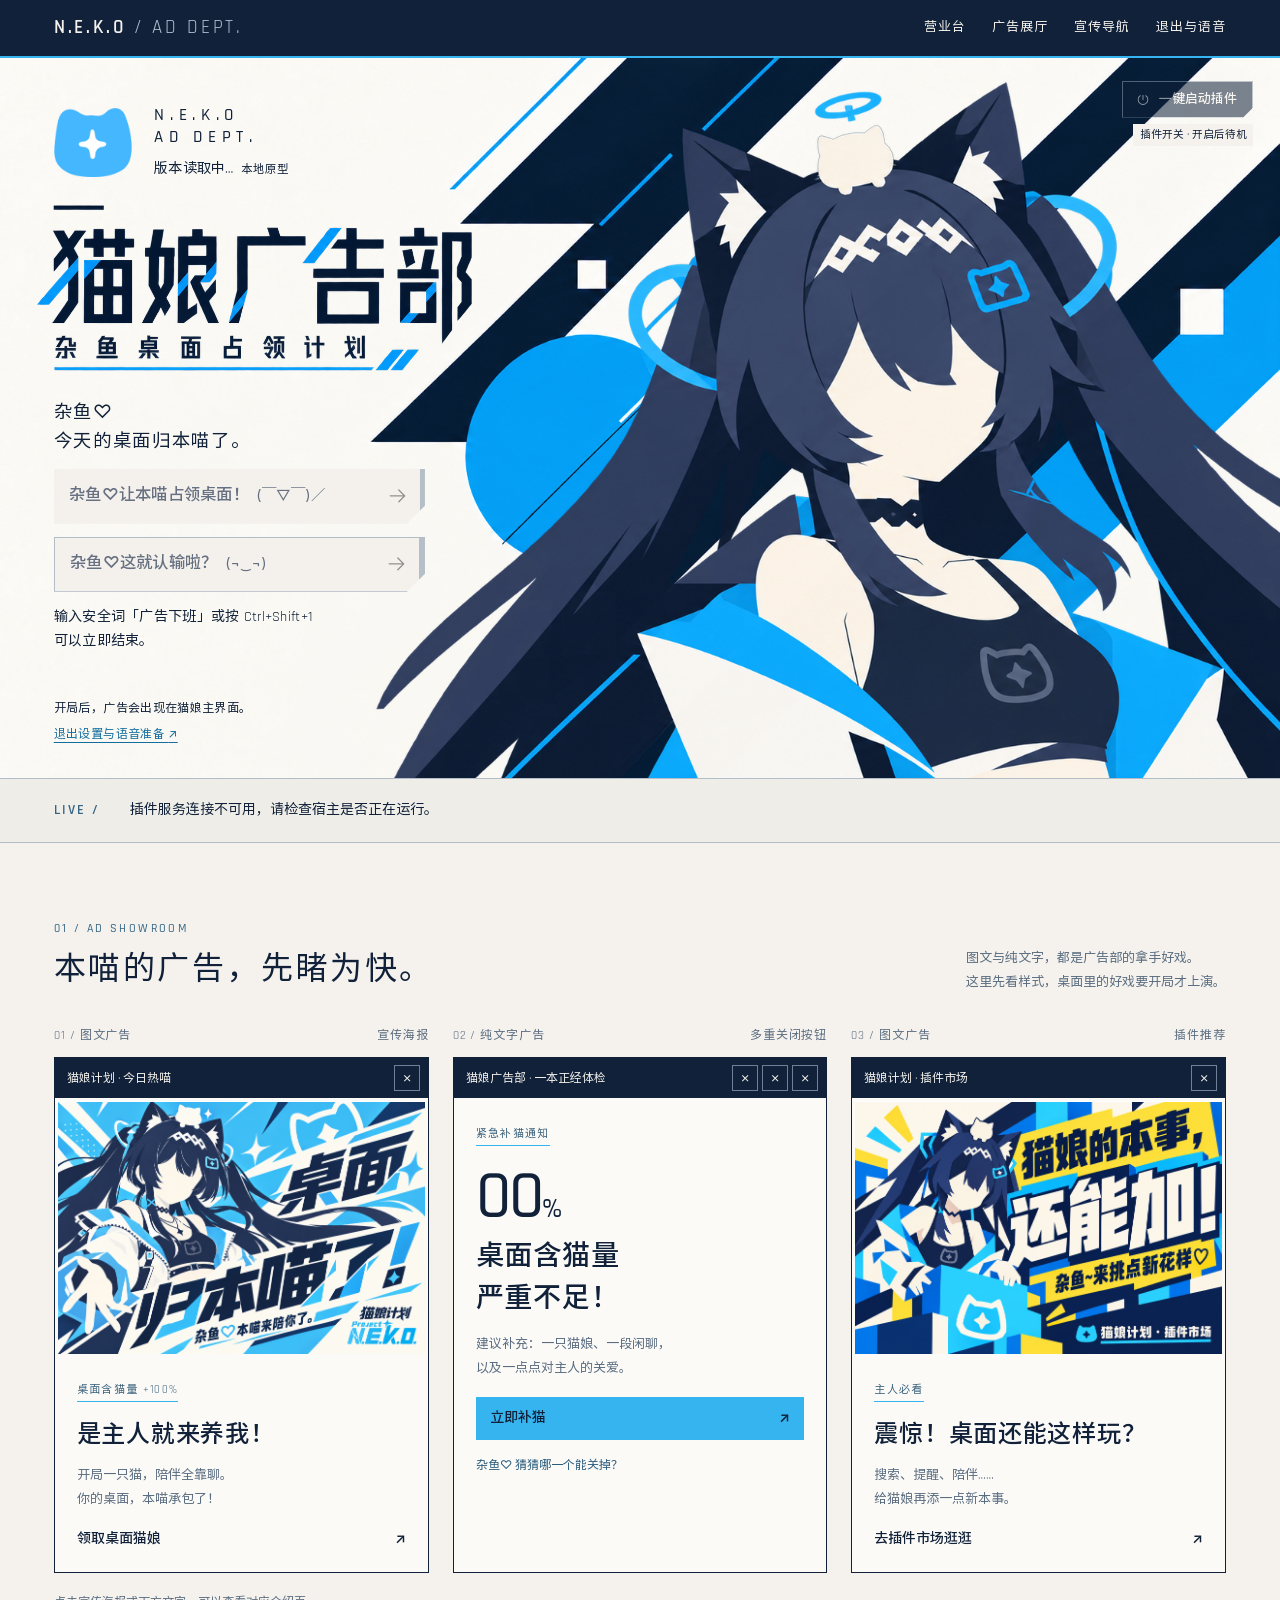
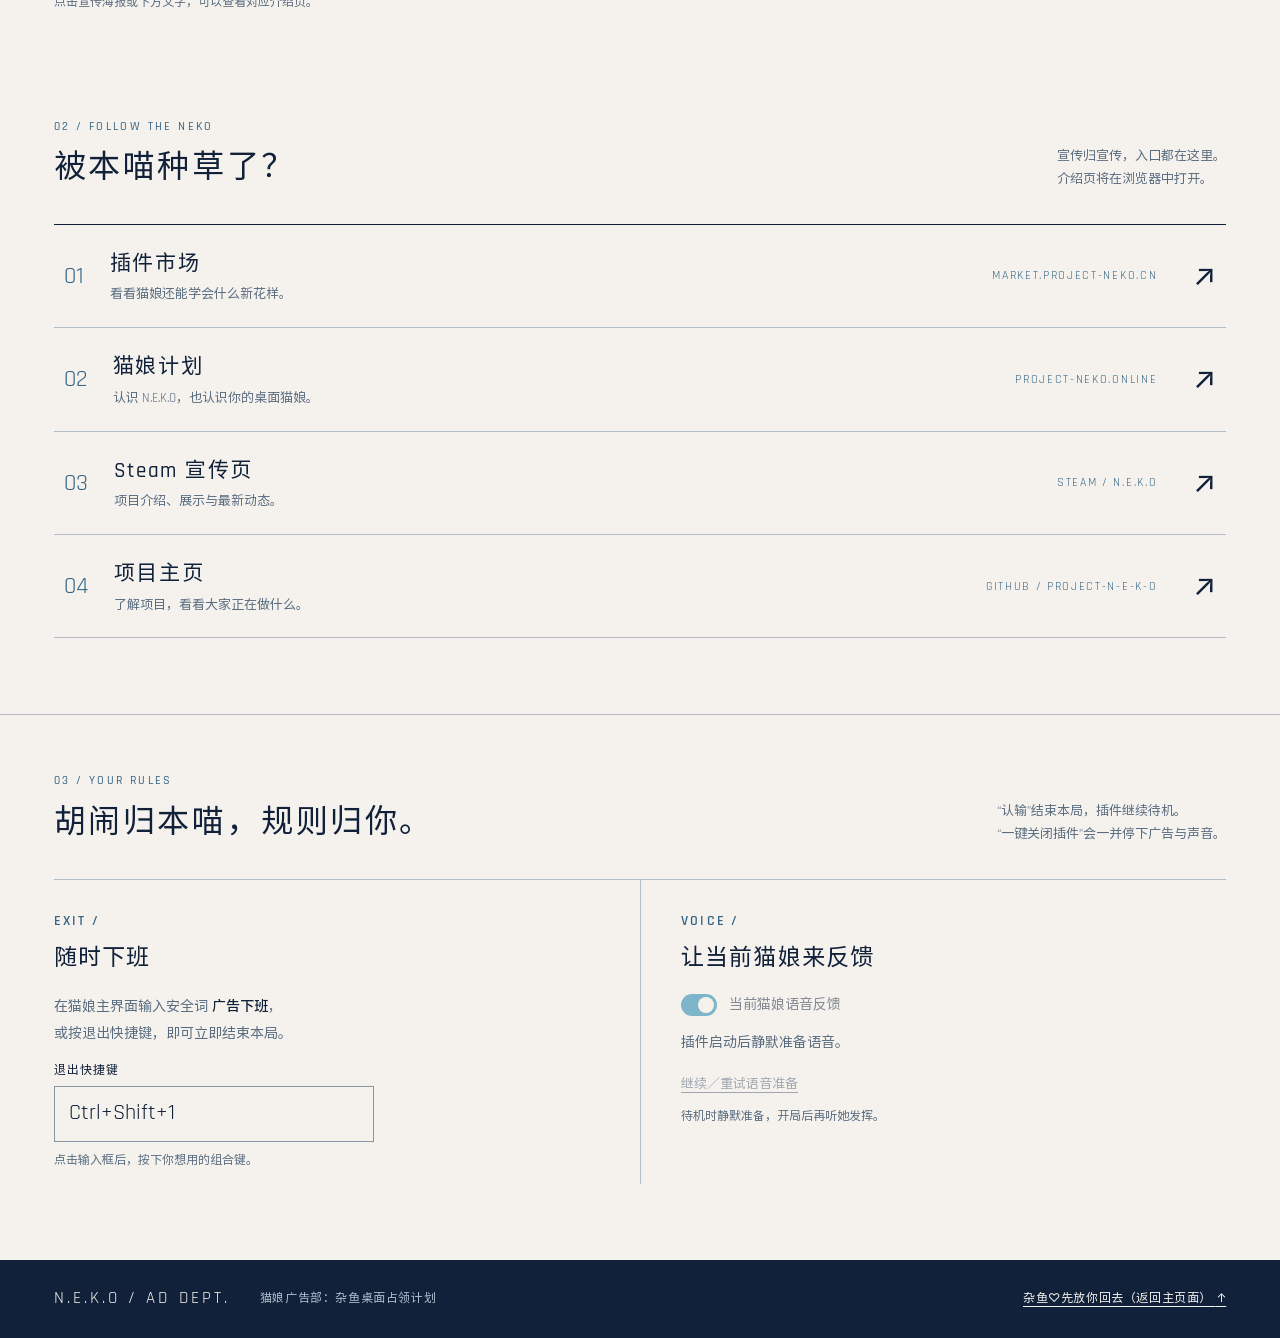
==== static/website.html @ 99cc369f "Release v0.2.0 desktop ad templates, voice preparation and safe exits" ====
<!doctype html>
<html lang="zh-CN">
<head>
  <meta charset="utf-8">
  <meta name="viewport" content="width=device-width, initial-scale=1">
  <meta name="color-scheme" content="only light">
  <meta name="darkreader-lock">
  <title>猫娘广告部：杂鱼桌面占领计划</title>
  <link rel="stylesheet" href="site.css?r=ad1-art1-level">
  <script src="engine.js?v=ad-art2" defer></script>
  <script src="main.js?r=v0.2.0" defer></script>
  <script src="site.js?v=0.2.0-home1" defer></script>
</head>
<body>
  <a class="skip-link" href="#home">跳到广告部首页</a>
  <header class="site-header">
    <a class="wordmark" href="#home" aria-label="猫娘广告部首页">N.E.K.O <span>/ AD DEPT.</span></a>
    <nav aria-label="广告部导航">
      <a href="#home">营业台</a><a href="#exhibition">广告展厅</a><a href="#destinations">宣传导航</a><a href="#settings">退出与语音</a>
    </nav>
  </header>
  <main>
    <section class="hero" id="home" aria-labelledby="home-title">
      <div class="artwork" aria-hidden="true">
        <img class="plate" src="assets/geometric-background-v2b.png" alt="" width="1672" height="941">
        <img class="character" src="assets/yui-faceless-layer-v1.png" alt="" width="1672" height="941">
        <img class="character cat-outline" src="assets/yui-faceless-layer-v1.png" alt="" width="1672" height="941">
      </div>
      <div class="brand"><img src="assets/neko-logo.png" alt="N.E.K.O" width="192" height="192"><div><span>N.E.K.O</span><span>AD DEPT.</span><small><span id="plugin-version" aria-label="当前安装版本">版本读取中…</span> <b>本地原型</b></small></div></div>
      <div class="power-area"><button class="power" id="enable" type="button" disabled>一键启动插件</button><p>插件开关 · 开启后待机</p></div>
      <div class="headline">
        <h1 class="sr-only" id="home-title">猫娘广告部</h1><p class="sr-only">杂鱼桌面占领计划</p>
        <div class="hero-title" aria-hidden="true"><img src="assets/title-lockup-v2.png" alt="" width="1671" height="941"></div>
        <p class="taunt">杂鱼♡<br>今天的桌面归本喵了。</p>
      </div>
      <div class="game-controls">
        <button class="action primary" id="start" type="button" disabled aria-label="开始广告游戏：杂鱼♡让本喵占领桌面！">杂鱼♡让本喵占领桌面！</button>
        <button class="action secondary" id="stop" type="button" disabled aria-label="结束本局：杂鱼♡这就认输啦？">杂鱼♡这就认输啦？</button>
        <p class="safety" id="notice">输入安全词「广告下班」或按 Ctrl+Shift+1 可以立即结束。</p>
      </div>
      <div class="hero-foot"><span>开局后，广告会出现在猫娘主界面。</span><a href="#settings">退出设置与语音准备 <span aria-hidden="true">↗</span></a></div>
    </section>
    <section class="runtime-strip" aria-label="营业状态"><span class="section-index">LIVE /</span><div><p id="status" role="status">正在检查插件状态……</p><p id="connection"></p><p id="message" role="status"></p></div></section>
    <section class="content-section exhibition" id="exhibition" aria-labelledby="exhibition-title">
      <header class="section-heading"><div><span class="eyebrow">01 / AD SHOWROOM</span><h2 id="exhibition-title">本喵的广告，先睹为快。</h2></div><p>图文与纯文字，都是广告部的拿手好戏。<br>这里先看样式，桌面里的好戏要开局才上演。</p></header>
      <div class="ad-grid">
        <article class="ad-sample" data-demo="poster">
          <div class="sample-caption"><span>01 / 图文广告</span><span>宣传海报</span></div>
          <div class="sample-window">
            <header class="window-bar"><span>猫娘计划 · 今日热喵</span><button type="button" data-demo-close aria-label="收起图文广告示范">×</button></header>
            <div class="sample-content"><a class="ad-link" href="https://project-neko.online/" target="_blank" rel="noopener noreferrer" data-external aria-label="是主人就来养我！查看猫娘计划宣传页"><div class="image-slot"><img src="assets/posters/project-takeover.png" alt="桌面归本喵了！猫娘计划宣传海报" width="1513" height="1040" decoding="async"></div><div class="ad-copy"><span class="ad-badge">桌面含猫量 +100%</span><h3>是主人就来养我！</h3><p>开局一只猫，陪伴全靠聊。<br>你的桌面，本喵承包了！</p><strong>领取桌面猫娘 <span aria-hidden="true">↗</span></strong></div></a></div>
            <div class="sample-empty" hidden><p>哼，先让你关掉一张。</p><button class="text-button" type="button" data-demo-reset>再看一遍</button></div>
          </div>
        </article>
        <article class="ad-sample" data-demo="text">
          <div class="sample-caption"><span>02 / 纯文字广告</span><span>多重关闭按钮</span></div>
          <div class="sample-window text-ad">
            <header class="window-bar"><span>猫娘广告部 · 一本正经体检</span><div class="close-cluster"><button type="button" data-demo-decoy aria-label="体验示范关闭按钮一">×</button><button type="button" data-demo-decoy aria-label="体验示范关闭按钮二">×</button><button type="button" data-demo-close aria-label="收起纯文字广告示范">×</button></div></header>
            <div class="sample-content ad-copy"><span class="ad-badge">紧急补猫通知</span><p class="scan-number">00<span>%</span></p><h3>桌面含猫量<br>严重不足！</h3><p>建议补充：一只猫娘、一段闲聊，<br>以及一点点对主人的关爱。</p><a class="ad-cta" href="https://project-neko.online/zh-CN/" target="_blank" rel="noopener noreferrer" data-external>立即补猫 <span aria-hidden="true">↗</span></a><p class="demo-response" role="status">杂鱼♡ 猜猜哪一个能关掉？</p></div>
            <div class="sample-empty" hidden><p>这次算你找对了。</p><button class="text-button" type="button" data-demo-reset>再看一遍</button></div>
          </div>
        </article>
        <article class="ad-sample" data-demo="market">
          <div class="sample-caption"><span>03 / 图文广告</span><span>插件推荐</span></div>
          <div class="sample-window market-ad">
            <header class="window-bar"><span>猫娘计划 · 插件市场</span><button type="button" data-demo-close aria-label="收起插件推荐示范">×</button></header>
            <div class="sample-content"><a class="ad-link" href="https://market.project-neko.cn/#/plugins" target="_blank" rel="noopener noreferrer" data-external aria-label="震惊！桌面还能这样玩？前往插件市场"><div class="image-slot"><img src="assets/posters/plugin-market.png" alt="猫娘的本事，还能加！猫娘计划 · 插件市场宣传海报" width="1513" height="1040" decoding="async"></div><div class="ad-copy"><span class="ad-badge">主人必看</span><h3>震惊！桌面还能这样玩？</h3><p>搜索、提醒、陪伴……<br>给猫娘再添一点新本事。</p><strong>去插件市场逛逛 <span aria-hidden="true">↗</span></strong></div></a></div>
            <div class="sample-empty" hidden><p>好东西，等你自己来翻。</p><button class="text-button" type="button" data-demo-reset>再看一遍</button></div>
          </div>
        </article>
      </div>
      <p class="exhibition-note">点击宣传海报或下方文字，可以查看对应介绍页。</p>
    </section>
    <section class="content-section destinations" id="destinations" aria-labelledby="destinations-title">
      <header class="section-heading"><div><span class="eyebrow">02 / FOLLOW THE NEKO</span><h2 id="destinations-title">被本喵种草了？</h2></div><p>宣传归宣传，入口都在这里。<br>介绍页将在浏览器中打开。</p></header>
      <div class="destination-list">
        <a href="https://market.project-neko.cn/#/plugins" target="_blank" rel="noopener noreferrer" data-external><span class="destination-no">01</span><div><h3>插件市场</h3><p>看看猫娘还能学会什么新花样。</p></div><span class="destination-domain">MARKET.PROJECT-NEKO.CN</span><span class="destination-arrow" aria-hidden="true">↗</span></a>
        <a href="https://project-neko.online/zh-CN/" target="_blank" rel="noopener noreferrer" data-external><span class="destination-no">02</span><div><h3>猫娘计划</h3><p>认识 N.E.K.O，也认识你的桌面猫娘。</p></div><span class="destination-domain">PROJECT-NEKO.ONLINE</span><span class="destination-arrow" aria-hidden="true">↗</span></a>
        <a href="https://store.steampowered.com/app/4099310/__NEKO/" target="_blank" rel="noopener noreferrer" data-external><span class="destination-no">03</span><div><h3>Steam 宣传页</h3><p>项目介绍、展示与最新动态。</p></div><span class="destination-domain">STEAM / N.E.K.O</span><span class="destination-arrow" aria-hidden="true">↗</span></a>
        <a href="https://github.com/Project-N-E-K-O/N.E.K.O" target="_blank" rel="noopener noreferrer" data-external><span class="destination-no">04</span><div><h3>项目主页</h3><p>了解项目，看看大家正在做什么。</p></div><span class="destination-domain">GITHUB / PROJECT-N-E-K-O</span><span class="destination-arrow" aria-hidden="true">↗</span></a>
      </div>
      <p id="link-status" role="status"></p>
    </section>
    <section class="content-section settings" id="settings" aria-labelledby="settings-title">
      <header class="section-heading"><div><span class="eyebrow">03 / YOUR RULES</span><h2 id="settings-title">胡闹归本喵，规则归你。</h2></div><p>“认输”结束本局，插件继续待机。<br>“一键关闭插件”会一并停下广告与声音。</p></header>
      <div class="settings-grid">
        <div class="setting-block"><span class="section-index">EXIT /</span><h3>随时下班</h3><p>在猫娘主界面输入安全词 <strong>广告下班</strong>，<br>或按退出快捷键，即可立即结束本局。</p><label for="shortcut">退出快捷键</label><input id="shortcut" readonly value="Ctrl+Shift+1" aria-describedby="shortcut-help"><p class="field-help" id="shortcut-help">点击输入框后，按下你想用的组合键。</p></div>
        <div class="setting-block"><span class="section-index">VOICE /</span><h3>让当前猫娘来反馈</h3><label class="voice-switch"><input id="voice" type="checkbox" checked><span class="switch" aria-hidden="true"></span><span>当前猫娘语音反馈</span></label><p id="voice-status" role="status">正在检查语音准备状态……</p><button class="text-button" id="voice-retry" type="button" disabled>继续／重试语音准备</button><p class="field-help">待机时静默准备，开局后再听她发挥。</p></div>
      </div>
    </section>
  </main>
  <footer class="site-footer"><span>N.E.K.O / AD DEPT.</span><span>猫娘广告部：杂鱼桌面占领计划</span><a href="#home">杂鱼♡先放你回去（返回主页面） <span aria-hidden="true">↑</span></a></footer>
</body>
</html>
---- static/site.css ----
@font-face{font-family:Rajdhani;src:url('fonts/rajdhani-400-panel1.woff2') format('woff2');font-weight:400;font-display:swap}
@font-face{font-family:Rajdhani;src:url('fonts/rajdhani-500-panel1.woff2') format('woff2');font-weight:500;font-display:swap}
@font-face{font-family:Rajdhani;src:url('fonts/rajdhani-600-panel1.woff2') format('woff2');font-weight:600;font-display:swap}
@font-face{font-family:SarasaUI;src:url('fonts/sarasa-ui-sc-400-panel1.woff2') format('woff2');font-weight:400;font-display:swap}
@font-face{font-family:SarasaUI;src:url('fonts/sarasa-ui-sc-600-panel1.woff2') format('woff2');font-weight:600;font-display:swap}
:root{--ink:#102139;--paper:#f5f2ed;--cyan:#36b4ef;--muted:#596c80;--line:#b3bdc7;font-family:Rajdhani,SarasaUI,sans-serif;font-synthesis:none;color:var(--ink);background:var(--paper);line-height:1.6;scroll-padding-top:78px}
*{box-sizing:border-box}body{margin:0}button,input{font:inherit}button,a,input{touch-action:manipulation}button{cursor:pointer;color:inherit}button:disabled{cursor:default;opacity:.55}a{color:inherit;text-underline-offset:4px}button:focus-visible,a:focus-visible,input:focus-visible{outline:3px solid #167eb8;outline-offset:4px}h1,h2,h3,p{margin-top:0}[hidden]{display:none!important}.skip-link{position:fixed;top:8px;left:8px;z-index:20;padding:10px;background:var(--paper);transform:translateY(-160%)}.skip-link:focus{transform:none}
.site-header{position:sticky;top:0;z-index:10;display:flex;align-items:center;justify-content:space-between;gap:16px;min-height:58px;padding:10px 4.2%;background:var(--ink);color:var(--paper);border-bottom:2px solid var(--cyan)}.wordmark{text-decoration:none;font-weight:600;font-size:19px;letter-spacing:.15em;white-space:nowrap}.wordmark span{font-weight:400;color:#aebfcf}.site-header nav{display:flex;gap:26px;font-size:13px;letter-spacing:.08em}.site-header nav a{text-decoration:none;padding:5px 0;border-bottom:1px solid transparent}.site-header nav a:hover,.site-header nav a:focus-visible{color:var(--cyan);border-color:var(--cyan)}
.hero{position:relative;max-width:1672px;margin:auto;aspect-ratio:1672/941;container-type:inline-size;overflow:hidden;isolation:isolate}.artwork{position:absolute;inset:0;z-index:-1;pointer-events:none}.plate,.character{position:absolute;inset:0;display:block;width:100%;height:100%;object-fit:contain}.brand{position:absolute;top:6.3%;left:4.2%;display:flex;align-items:center;gap:1.7cqw}.brand>img{width:6.15cqw;height:6.15cqw}.brand>div{display:flex;flex-direction:column;gap:.12cqw}.brand span{font-size:1.35cqw;font-weight:500;letter-spacing:.33em;line-height:1.22}.brand small{font-size:.72cqw;letter-spacing:.15em;margin-top:.65cqw}.power-area{position:absolute;top:3.2%;right:2.1%;text-align:right}.power{padding:.55cqw 1.2cqw .55cqw 2.8cqw;min-height:2.7cqw;font-size:1cqw;font-weight:600;border:1px solid #8c9baa;background:var(--ink) url('assets/icons/power.svg') no-repeat 1cqw center;background-size:1.15cqw;color:var(--paper);clip-path:polygon(0 0,100% 0,100% calc(100% - 10px),calc(100% - 10px) 100%,0 100%)}.power:hover:not(:disabled){background-color:#244260}.power-area p{font-size:.83cqw;color:var(--ink);margin:.5cqw 0 0;padding:.2cqw .5cqw;background:var(--paper);display:table;margin-left:auto}
.headline{position:absolute;left:4.2%;top:21.8%;width:35.8%}.eyebrow{display:block;font-size:12px;font-weight:500;letter-spacing:.2em}.headline .eyebrow{font-size:.73cqw;letter-spacing:.31em;margin-bottom:.5cqw}.headline h1{margin:0;font-size:5.5cqw;letter-spacing:.035em;font-weight:600;line-height:1.15;white-space:nowrap}.subtitle{font-size:1.8cqw;letter-spacing:.34em;margin:1.3cqw 0 0;line-height:1.6;white-space:nowrap}.taunt{font-size:1.35cqw;letter-spacing:.09em;line-height:1.8;margin:2.2cqw 0 0}
.game-controls{position:absolute;left:4.2%;top:57%;width:29%}.action{position:relative;width:100%;display:block;min-height:4.3cqw;padding:.85cqw 3cqw .85cqw 1.2cqw;border:0;border-radius:0;clip-path:polygon(0 0,100% 0,100% calc(100% - 18px),calc(100% - 18px) 100%,0 100%);background:var(--ink);color:var(--paper);font-size:1.16cqw;letter-spacing:.015em;font-weight:600;text-align:left;line-height:1.6;box-shadow:inset -5px 0 0 var(--cyan)}.action:before{content:'';position:absolute;right:1.3cqw;top:50%;transform:translateY(-50%);width:1.3em;height:1.3em;background:url('assets/icons/arrow-right.svg') center/contain no-repeat;filter:brightness(0) invert(1)}.action:after{font-family:SarasaUI,sans-serif;font-size:.88em;font-weight:400;letter-spacing:0;white-space:nowrap;margin-left:.5em}#start:after{content:'(￣▽￣)／'}#stop:after{content:'(¬‿¬)'}.action:hover:not(:disabled){background:#244968;box-shadow:inset -8px 0 0 var(--cyan)}.action:active:not(:disabled){background:#0d1729}.action:focus-visible,.power:focus-visible{outline:0;box-shadow:inset 0 0 0 3px var(--cyan),inset -8px 0 0 var(--cyan)}.action.secondary{background:var(--paper);border:1px solid var(--line);box-shadow:inset -5px 0 0 var(--line);color:var(--ink);margin-top:1.02cqw}.action.secondary:before{filter:none}.action.secondary:hover:not(:disabled){background:#e2eaf0}.action:disabled{opacity:1;color:#7a8797;background:#f4f1ed;box-shadow:inset -5px 0 0 #b6bec7}.action:disabled:before{opacity:.4;filter:none}.safety{font-size:1.05cqw;line-height:1.7;margin:1.1cqw 0 0;letter-spacing:.02em}.hero-foot{position:absolute;left:4.2%;bottom:4.6%;width:32%;font-size:.94cqw;letter-spacing:.03em;line-height:1.8}.hero-foot>span,.hero-foot>a{display:block}.hero-foot a{color:#126e9f;margin-top:.3em}
.runtime-strip{display:flex;align-items:flex-start;gap:30px;border-top:1px solid var(--line);border-bottom:1px solid var(--line);padding:20px 4.2%;background:#eeede8}.section-index{font-size:14px;letter-spacing:.16em;color:#356584;font-weight:600}.runtime-strip p{margin:0;font-size:14px}.runtime-strip #connection,.runtime-strip #message{font-size:13px;color:var(--muted);margin-top:4px}.runtime-strip p:empty{display:none}body[data-phase=playing] .runtime-strip{border-left:5px solid var(--cyan)}
.content-section{max-width:1440px;margin:auto;padding:76px 4.2%}.section-heading{display:flex;align-items:flex-end;justify-content:space-between;gap:30px;margin-bottom:32px}.section-heading .eyebrow{color:#356584}.section-heading h2{font-size:clamp(24px,2.5vw,36px);line-height:1.5;font-weight:400;letter-spacing:.08em;margin:8px 0 0}.section-heading>p{font-size:13px;line-height:1.8;margin:0;color:var(--muted)}.ad-grid{display:grid;grid-template-columns:repeat(3,minmax(0,1fr));gap:24px}.sample-caption{display:flex;justify-content:space-between;gap:12px;margin-bottom:12px;font-size:12px;letter-spacing:.08em;color:var(--muted)}.sample-window{border:1px solid var(--ink);background:#fbfaf7;min-height:440px}.window-bar{display:flex;align-items:center;justify-content:space-between;gap:8px;min-height:40px;padding:0 8px 0 12px;background:var(--ink);color:var(--paper);font-size:12px}.window-bar button{border:1px solid #718195;background:transparent;color:inherit;width:26px;height:26px;font:21px/1 Rajdhani,sans-serif;padding:0}.window-bar button:hover{background:var(--cyan);color:var(--ink)}.close-cluster{display:flex;gap:4px;flex-shrink:0}.ad-link{display:block;text-decoration:none}.ad-link:hover strong,.ad-link:hover h3{color:#116c9e}.image-slot{display:flex;min-height:165px;align-items:center;justify-content:center;flex-direction:column;gap:8px;background:#dce5e9;border-bottom:1px solid var(--line);color:#445e72}.image-slot span:first-child{font:500 18px Rajdhani,sans-serif;letter-spacing:.2em}.image-slot span:last-child{font-size:12px;letter-spacing:.16em}.market-ad .image-slot{background:#19344c;color:#c0d8e5}.ad-copy{padding:22px}.ad-badge{font-size:11px;letter-spacing:.12em;color:#3d647e;border-bottom:1px solid var(--cyan);padding-bottom:4px}.ad-copy h3{font-weight:600;font-size:24px;line-height:1.5;letter-spacing:.03em;margin:15px 0 10px}.ad-copy p{font-size:13px;line-height:1.9;color:var(--muted);margin-bottom:16px}.ad-copy strong,.ad-cta{font-size:14px;font-weight:600}.ad-copy strong{display:flex;justify-content:space-between}.ad-copy .scan-number{font:500 68px/1 Rajdhani,sans-serif;color:var(--ink);letter-spacing:-.03em;margin:18px 0 0}.scan-number span{font-size:28px}.text-ad h3{font-size:28px;margin:4px 0 12px}.ad-cta{display:flex;align-items:center;justify-content:space-between;background:var(--cyan);color:var(--ink);padding:10px 14px;text-decoration:none}.ad-cta:hover{background:#8cd3f5}.ad-copy .demo-response{min-height:3.8em;font-size:12px;margin:15px 0 0;color:#285b7d}.sample-empty{min-height:399px;display:flex;align-items:center;justify-content:center;flex-direction:column;padding:24px;text-align:center;font-size:14px}.exhibition-note{font-size:12px;color:var(--muted);margin:20px 0 0}.destinations{padding-top:28px}.destination-list{border-top:1px solid var(--ink)}.destination-list>a{display:flex;align-items:center;gap:26px;text-decoration:none;padding:22px 10px;border-bottom:1px solid var(--line)}.destination-list>a:hover{background:#e6edf0}.destination-no{font-size:24px;color:#356584}.destination-list h3{font-weight:500;font-size:21px;letter-spacing:.08em;margin:0}.destination-list p{font-size:13px;color:var(--muted);margin:4px 0 0}.destination-domain{margin-left:auto;font-size:12px;letter-spacing:.14em;color:#356584}.destination-arrow{font-size:30px;margin-left:10px}#link-status{font-size:13px;color:#8e3f29;margin:15px 0 0}#link-status:empty{display:none}
.settings{border-top:1px solid var(--line);padding-top:56px}.settings-grid{display:grid;grid-template-columns:1fr 1fr;border-top:1px solid var(--line)}.setting-block{padding:28px 32px 0 0}.setting-block+.setting-block{border-left:1px solid var(--line);padding-left:40px}.setting-block h3{font-weight:500;letter-spacing:.05em;font-size:23px;margin:8px 0 16px}.setting-block p,.setting-block label{font-size:14px}.setting-block p{color:var(--muted);line-height:1.9}.setting-block strong{color:var(--ink)}.setting-block label[for=shortcut]{display:block;font-size:12px;margin-bottom:6px;letter-spacing:.08em}#shortcut{display:block;width:100%;max-width:320px;min-height:48px;padding:9px 14px;background:transparent;color:var(--ink);font-size:22px;border:1px solid #8596a5;border-radius:0;cursor:pointer}#shortcut:disabled{opacity:.5}.field-help{font-size:12px!important;margin-top:8px;color:var(--muted)}.voice-switch{display:inline-flex;align-items:center;gap:12px;cursor:pointer;position:relative;margin-bottom:14px}.voice-switch input{width:36px;height:22px;margin:0;position:absolute;left:0;opacity:0}.switch{display:block;width:36px;height:22px;background:#8394a3;border-radius:99px;padding:3px;pointer-events:none}.switch:after{content:'';display:block;background:var(--paper);height:16px;width:16px;border-radius:50%}.voice-switch input:checked+.switch{background:#087baa}.voice-switch input:checked+.switch:after{margin-left:auto}.voice-switch input:focus-visible+.switch{outline:3px solid #167eb8;outline-offset:4px}.voice-switch input:disabled~span{opacity:.5}.text-button{border:0;padding:3px 0;background:transparent;color:#126e9f;text-decoration:underline;text-underline-offset:4px;font-size:13px}.text-button:disabled{color:var(--muted)}.site-footer{display:flex;flex-wrap:wrap;align-items:center;gap:16px 30px;background:var(--ink);color:var(--paper);padding:25px 4.2%;font-size:12px;letter-spacing:.05em}.site-footer>span:first-child{font-size:17px;letter-spacing:.18em}.site-footer>span:nth-child(2){color:#aebfcf}.site-footer>a{margin-left:auto}
.power{position:relative;background-image:none}.power:before{content:'';position:absolute;left:1cqw;top:50%;transform:translateY(-50%);width:1.15cqw;height:1.15cqw;background:url('assets/icons/power.svg') center/contain no-repeat;filter:brightness(0) invert(1)}
:root{color-scheme:only light}body{color:#102139;background:#f5f2ed}.hero,.brand,.headline,.safety,.hero-foot{color:#102139}.sr-only{position:absolute!important;width:1px!important;height:1px!important;padding:0!important;margin:-1px!important;overflow:hidden!important;clip:rect(0,0,0,0)!important;white-space:nowrap!important;border:0!important}
.cat-outline{clip-path:inset(9% 28% 79% 63%);filter:drop-shadow(0 0 .7px #526178)}
.brand small #plugin-version{font:inherit;letter-spacing:inherit;display:inline}
.action{font-size:1.28cqw}
.headline{left:2.9%;top:20.4%;width:34%}.hero-title{position:relative;width:100%;aspect-ratio:835/318;overflow:hidden}.hero-title img{display:block;position:absolute;width:200.12%;height:auto;max-width:none;left:-5.03%;top:-76.73%;pointer-events:none}.headline .taunt{margin:2.1cqw 0 0 1.3cqw;font-size:1.44cqw;line-height:1.6}.brand small{font-size:1.12cqw;letter-spacing:.015em}.brand small b{font-size:.8em;font-weight:400;letter-spacing:.08em;margin-left:.3em}.safety{font-size:1.1cqw;max-width:26cqw;word-break:keep-all;overflow-wrap:normal}.action:disabled{color:#667080}
@media(min-width:1673px){.hero{border-inline:1px solid var(--line)}}
@media(max-width:1100px){.site-header nav{gap:18px}.ad-grid{gap:16px}.window-bar{font-size:11px}.ad-copy{padding:18px}.ad-copy h3{font-size:21px}.section-heading>p{max-width:38%}.destination-domain{font-size:11px}.power{font-size:12px;min-height:34px}.power-area p{font-size:11px}}
@media(max-width:900px){:root{scroll-padding-top:108px}.site-header{flex-wrap:wrap;gap:7px;padding:10px 5%}.site-header nav{flex:1;justify-content:flex-end;gap:16px;font-size:12px}.wordmark{font-size:16px}.hero{aspect-ratio:auto;min-height:730px;padding:32px 5% 28px;display:flex;flex-direction:column;align-items:flex-start}.artwork{height:410px;top:68px;left:24%;width:76%;overflow:hidden}.plate,.character{width:728px;height:410px;max-width:none;left:50%;transform:translateX(-50%)}.brand,.power-area,.headline,.game-controls,.hero-foot{position:relative;inset:auto;width:auto}.brand{gap:14px}.brand>img{width:58px;height:58px}.brand span{font-size:13px;letter-spacing:.25em}.brand small{font-size:8px;margin-top:5px}.power-area{position:absolute;top:35px;right:5%}.power{padding:9px 16px 9px 38px;font-size:12px;background-size:15px;background-position:14px center}.power-area p{font-size:10px}.headline{margin-top:50px;z-index:1;padding:12px 18px 15px 0;background:var(--paper);max-width:58%}.headline .eyebrow{font-size:8px;letter-spacing:.14em}.headline h1{font-size:clamp(34px,5.9vw,52px)}.subtitle{font-size:clamp(12px,2vw,18px);letter-spacing:.2em;margin-top:12px}.taunt{font-size:14px;margin-top:28px;line-height:1.8}.game-controls{margin-top:90px;width:100%;max-width:480px;padding-top:18px;background:var(--paper)}.action{font-size:15px;min-height:54px;padding:13px 45px 13px 18px}.action:before{right:20px}.action.secondary{margin-top:12px}.safety{font-size:13px;margin:14px 0 0;max-width:390px}.hero-foot{font-size:12px;margin-top:18px}.hero-foot>span,.hero-foot>a{display:inline}.hero-foot>a{margin-left:14px}.runtime-strip{padding:18px 5%;gap:20px}.content-section{padding:48px 5%}.section-heading{align-items:flex-start}.section-heading h2{font-size:25px}.ad-grid{grid-template-columns:repeat(2,minmax(0,1fr));gap:26px}.ad-sample:last-child{grid-column:1/-1;max-width:calc(50% - 13px)}.destination-domain{display:none}.settings-grid{gap:0}.setting-block+.setting-block{padding-left:26px}.setting-block{padding-right:22px}.site-footer>a{margin-left:0}}
@media(max-width:560px){.site-header nav{flex-basis:100%;justify-content:space-between;gap:10px}.hero{min-height:740px;padding-top:22px}.brand>img{width:44px;height:44px}.brand{gap:9px}.brand span{font-size:11px}.brand small{display:none}.power-area{top:26px}.power{font-size:11px;padding:7px 12px 7px 31px;min-height:32px;background-position:10px center;background-size:13px}.power-area p{font-size:9px}.artwork{top:85px;left:20%;width:80%;height:350px}.plate,.character{width:622px;height:350px;left:45%}.headline{margin-top:51px;max-width:76%;padding-bottom:12px}.headline h1{font-size:36px}.headline .eyebrow{font-size:7px}.subtitle{font-size:12px}.taunt{font-size:13px;margin-top:26px}.game-controls{margin-top:95px}.action{font-size:13px;padding-left:14px}.action:after{margin-left:.35em}.hero-foot{display:flex;flex-direction:column;gap:5px}.hero-foot>a{margin-left:0}.section-heading{display:block;margin-bottom:24px}.section-heading h2{font-size:23px;letter-spacing:.04em}.section-heading>p{max-width:none;margin-top:14px;font-size:12px}.ad-grid{grid-template-columns:1fr;gap:28px}.ad-sample:last-child{grid-column:auto;max-width:none}.sample-window{min-height:0}.image-slot{min-height:165px}.text-ad .sample-content{min-height:390px}.sample-empty{min-height:390px}.destination-list>a{gap:18px;padding:20px 2px}.destination-list h3{font-size:19px}.destination-list p{font-size:12px}.destination-arrow{margin-left:auto}.settings-grid{grid-template-columns:1fr}.setting-block{padding:25px 0}.setting-block+.setting-block{padding:25px 0 0;border-left:0;border-top:1px solid var(--line)}.site-footer{display:block;line-height:2}.site-footer>span,.site-footer>a{display:block}.site-footer>a{margin-top:10px}.runtime-strip{gap:14px}.runtime-strip .section-index{font-size:12px}}
@media(max-width:900px){.power:before{width:15px;height:15px;left:14px}.headline{width:58%;max-width:none}.headline .taunt{font-size:14px;margin:24px 0 0}.brand small{font-size:12px}.safety{font-size:13px;max-width:390px}}
@media(max-width:560px){.power:before{width:13px;height:13px;left:10px}.headline{width:76%;max-width:none}.headline .taunt{font-size:13px;margin-top:22px}}
@media(max-width:560px){.brand small{display:block}}

/* ad1.0 keeps its own chrome; artwork shares ad2.0's 432px / 1.45 format. */
.exhibition{--neko-ad-frame-width:432px;--neko-ad-picture-ratio:1.45;max-width:1600px}
.exhibition .ad-grid{gap:28px 24px;align-items:stretch}
.exhibition .ad-sample{display:flex;flex-direction:column;width:min(var(--neko-ad-frame-width),100%);min-width:0;justify-self:center}
.exhibition .sample-window{flex:1}
.exhibition .ad-sample:last-child{grid-column:auto;max-width:none}
.exhibition .image-slot{position:relative;min-height:0;aspect-ratio:var(--neko-ad-picture-ratio);margin:3px 3px 0;overflow:hidden;background:#fff;border-bottom:0}
.exhibition .image-slot img{position:absolute;inset:0;display:block;width:100%;height:100%;object-fit:contain}
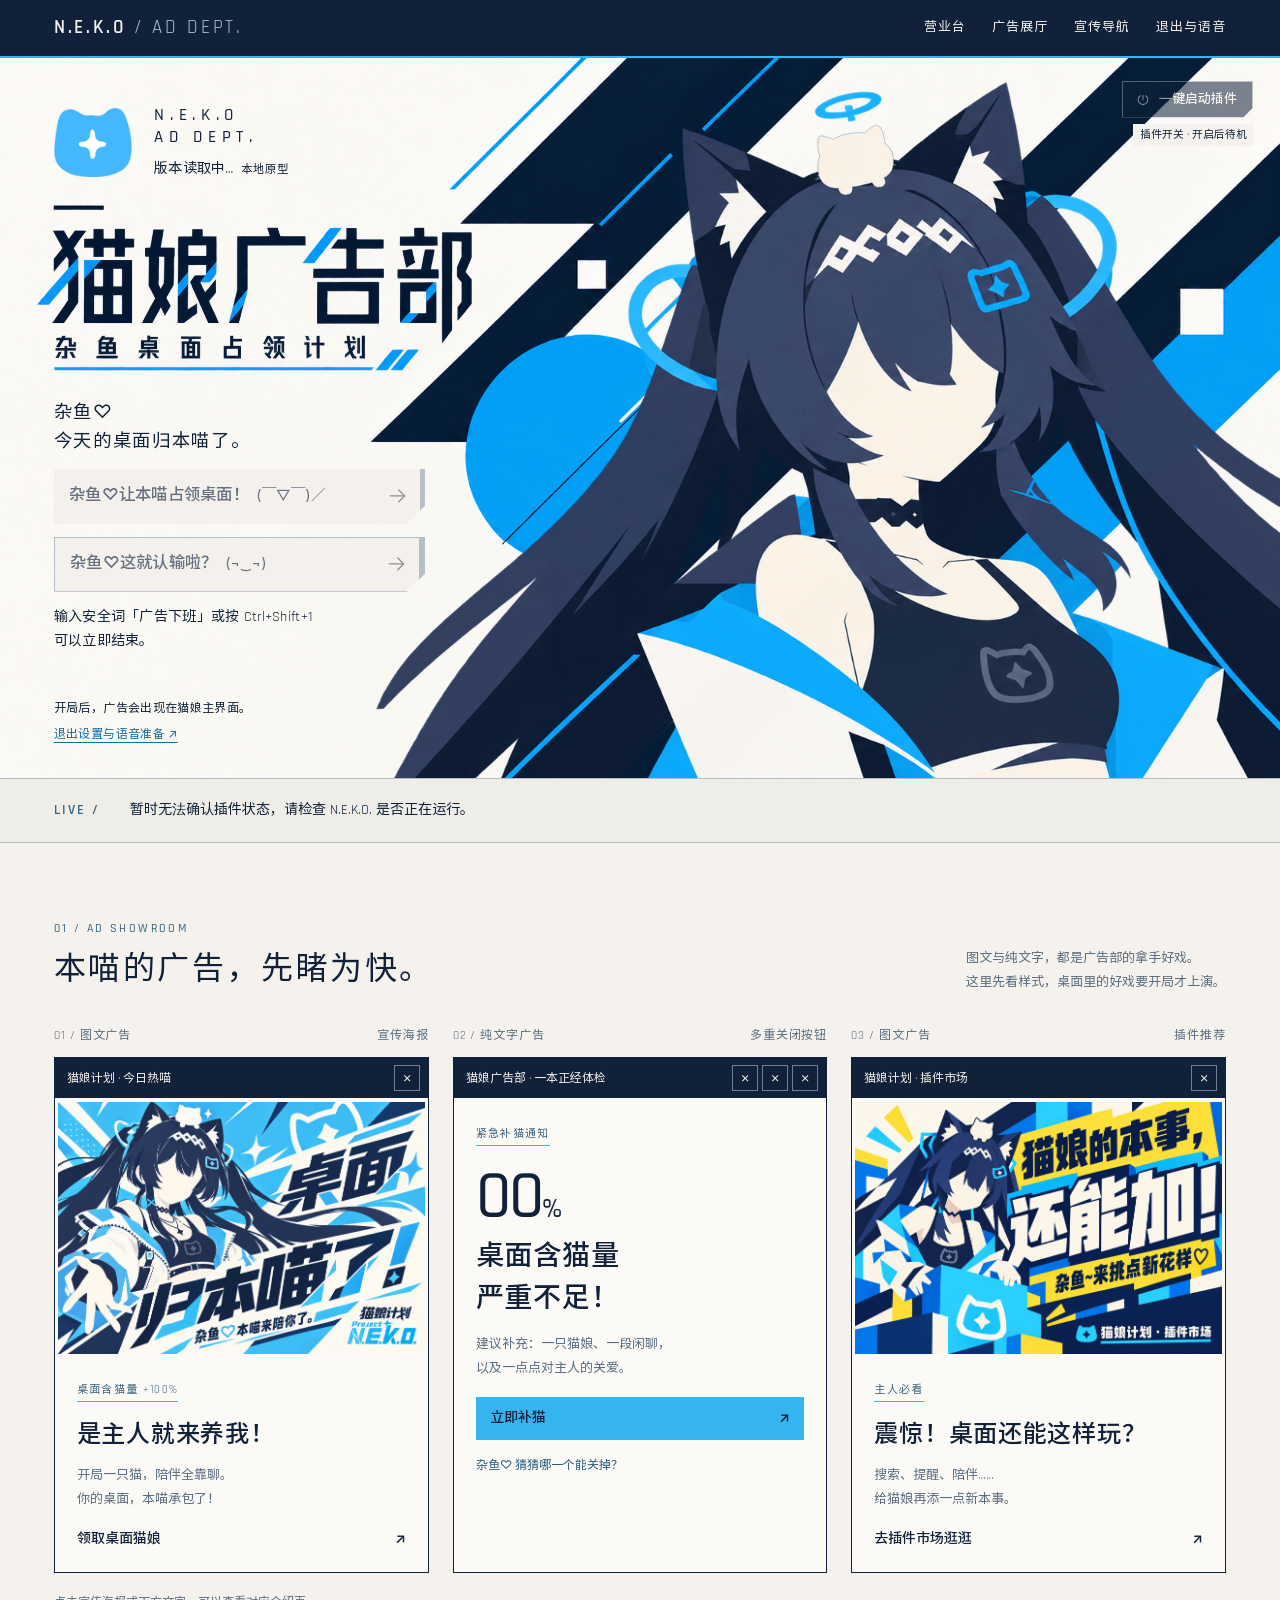
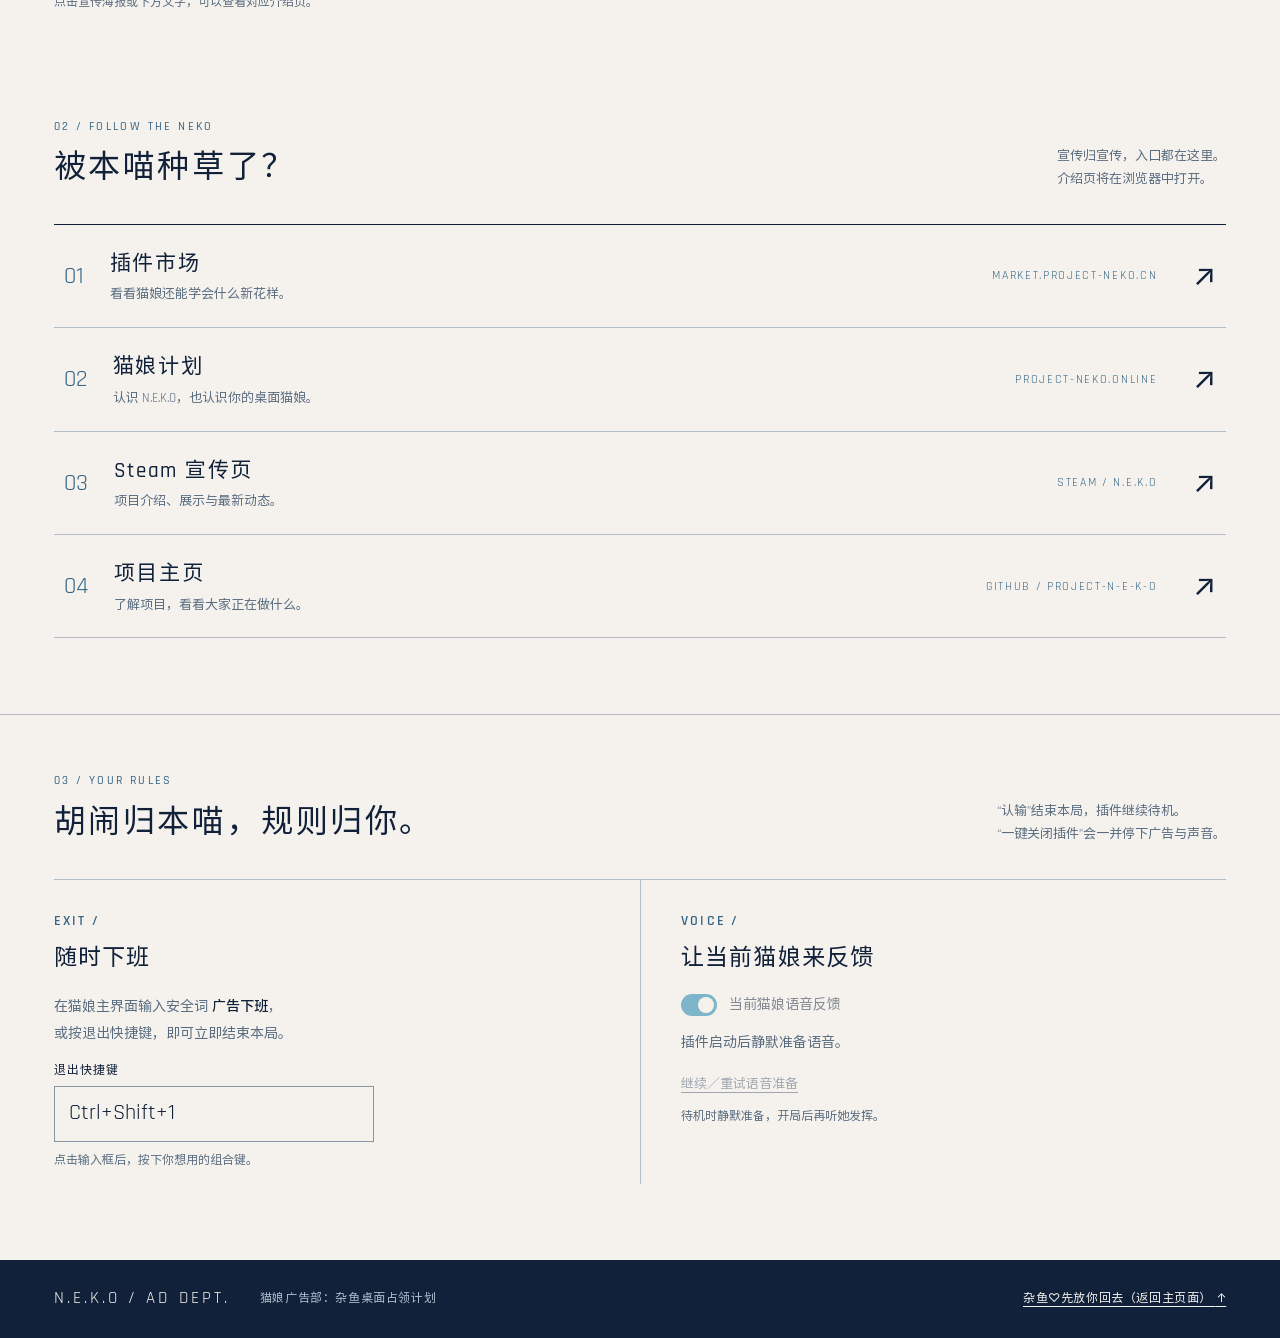
==== commit 55291c97: "Release v0.3.0: short reactions and desktop stability" ====
--- a/static/website.html
+++ b/static/website.html
@@ -7,8 +7,8 @@
   <meta name="darkreader-lock">
   <title>猫娘广告部：杂鱼桌面占领计划</title>
   <link rel="stylesheet" href="site.css?r=ad1-art1-level">
-  <script src="engine.js?v=ad-art2" defer></script>
-  <script src="main.js?r=v0.2.0" defer></script>
+  <script src="engine.js?v=ad-destinations1" defer></script>
+  <script src="main.js?r=connection-feedback1" defer></script>
   <script src="site.js?v=0.2.0-home1" defer></script>
 </head>
 <body>
